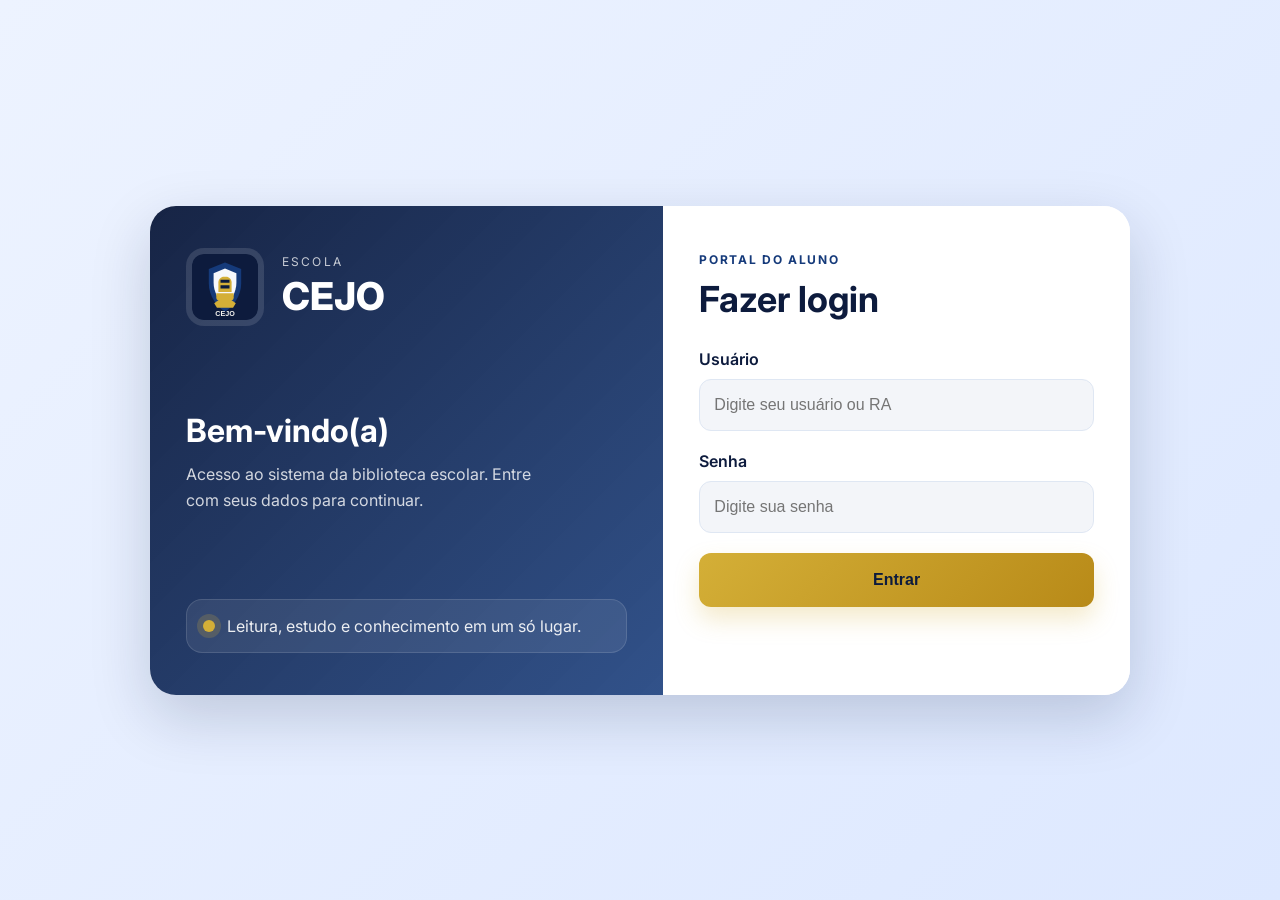
==== Sistema-Biblioteca-CEJO/frontend/pages/index.html @ 96d4fd82 "Primeira Versão do Prototico do Projeto" ====
<!DOCTYPE html>
<html lang="pt-BR">

<head>
	<meta charset="UTF-8" />
	<meta name="viewport" content="width=device-width, initial-scale=1.0" />
	<meta http-equiv="refresh" content="0; url=login.html" />
	<title>CEJO | Biblioteca</title>
</head>

<body>
	<p><a href="login.html">Abrir o sistema da biblioteca</a></p>
</body>

</html>
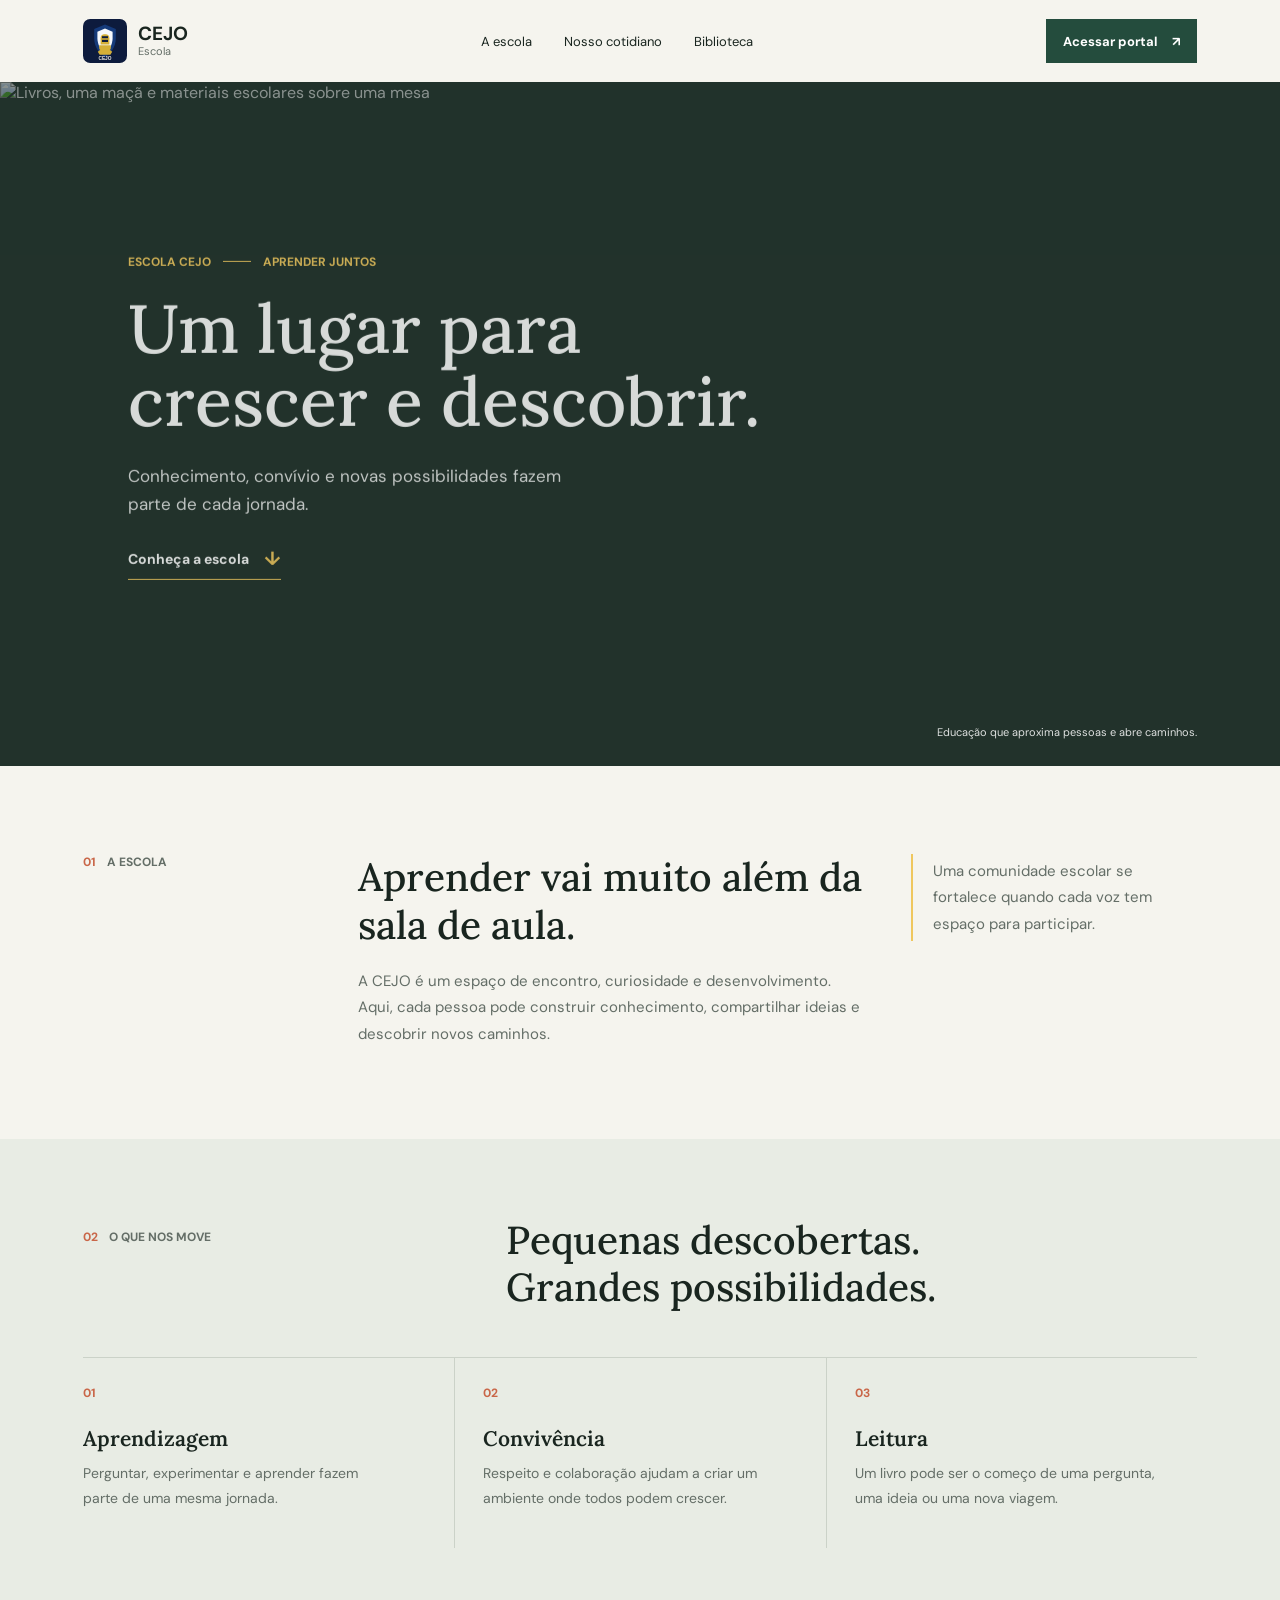
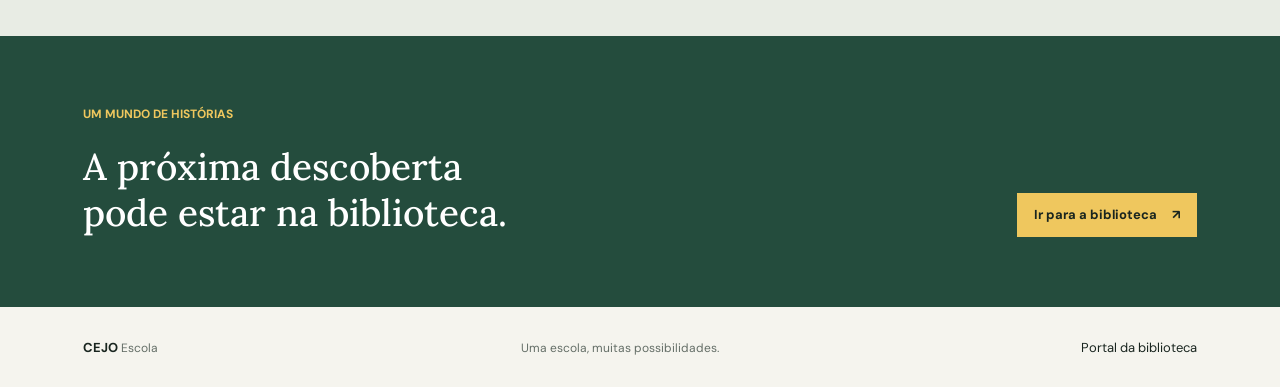
==== commit 3ab3c47e: "Add CEJO homepage and Live Server setup" ====
--- a/Sistema-Biblioteca-CEJO/frontend/pages/index.html
+++ b/Sistema-Biblioteca-CEJO/frontend/pages/index.html
@@ -4,12 +4,12 @@
 <head>
 	<meta charset="UTF-8" />
 	<meta name="viewport" content="width=device-width, initial-scale=1.0" />
-	<meta http-equiv="refresh" content="0; url=login.html" />
+	<meta http-equiv="refresh" content="0; url=../index.html" />
 	<title>CEJO | Biblioteca</title>
 </head>
 
 <body>
-	<p><a href="login.html">Abrir o sistema da biblioteca</a></p>
+	<p><a href="../index.html">Visitar o site da Escola CEJO</a></p>
 </body>
 
 </html>
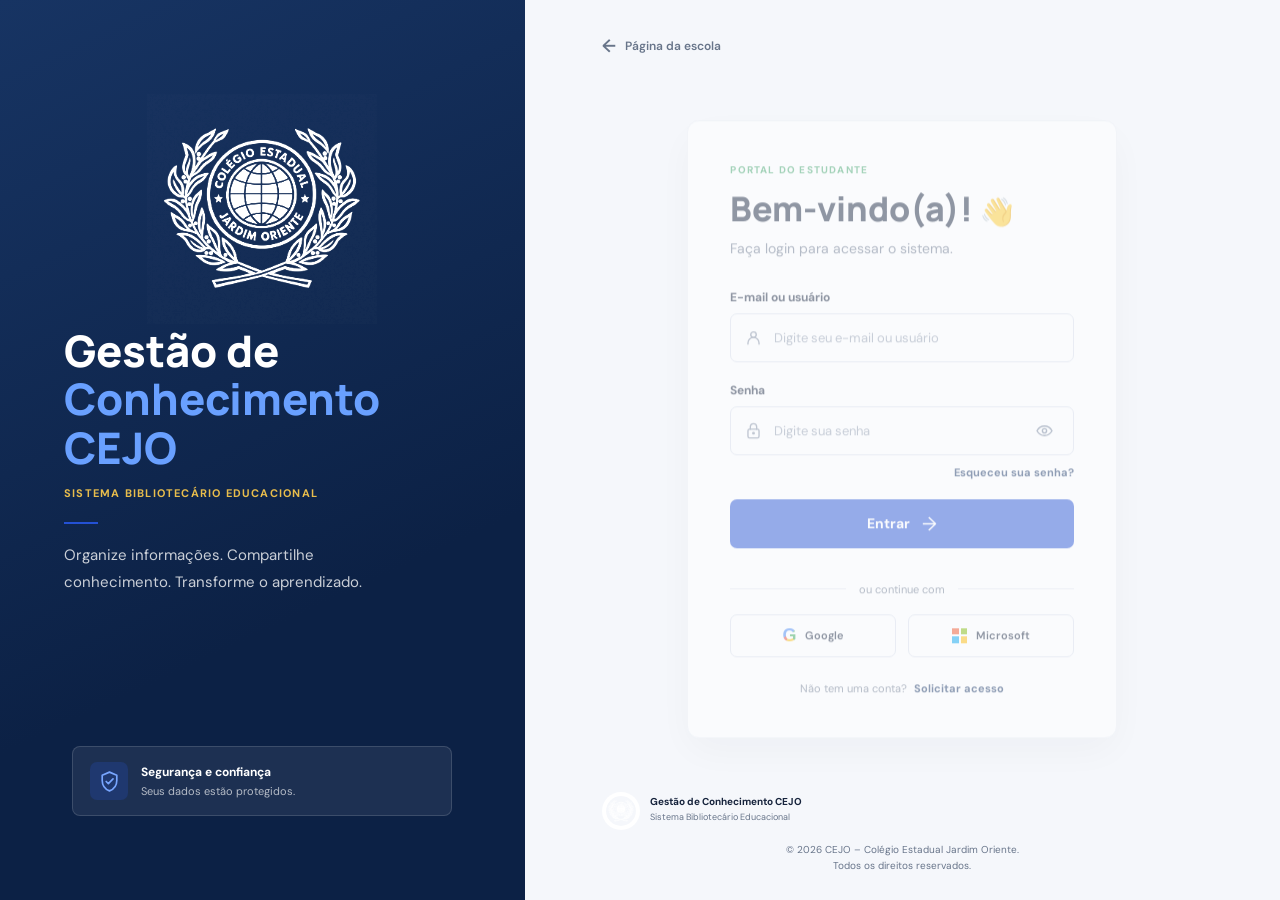
==== commit 712ca1a8: "fix: open login as Live Server home" ====
--- a/Sistema-Biblioteca-CEJO/frontend/pages/index.html
+++ b/Sistema-Biblioteca-CEJO/frontend/pages/index.html
@@ -4,12 +4,12 @@
 <head>
 	<meta charset="UTF-8" />
 	<meta name="viewport" content="width=device-width, initial-scale=1.0" />
-	<meta http-equiv="refresh" content="0; url=../index.html" />
-	<title>CEJO | Biblioteca</title>
+	<meta http-equiv="refresh" content="0; url=login.html" />
+	<title>Entrar | Sistema Bibliotecário Educacional CEJO</title>
 </head>
 
 <body>
-	<p><a href="../index.html">Visitar o site da Escola CEJO</a></p>
+	<p><a href="login.html">Abrir o sistema bibliotecário CEJO</a></p>
 </body>
 
 </html>
